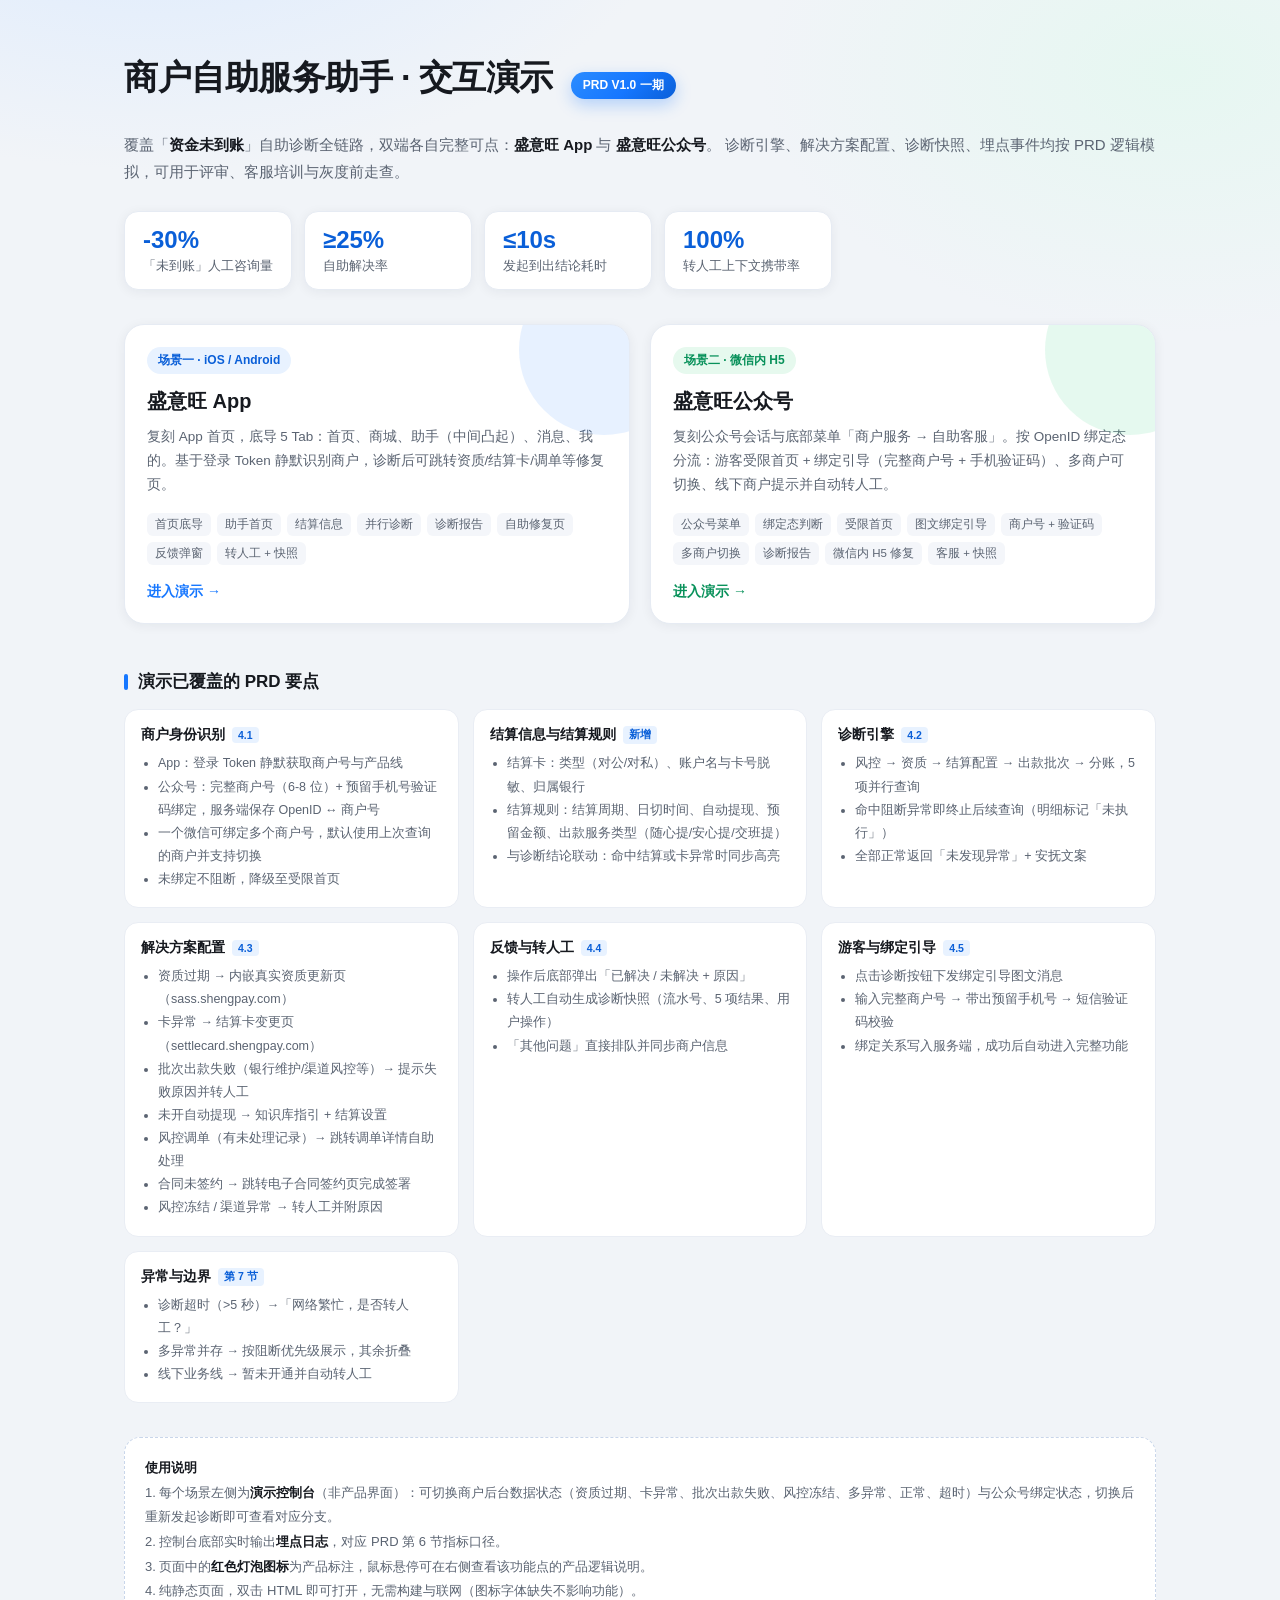
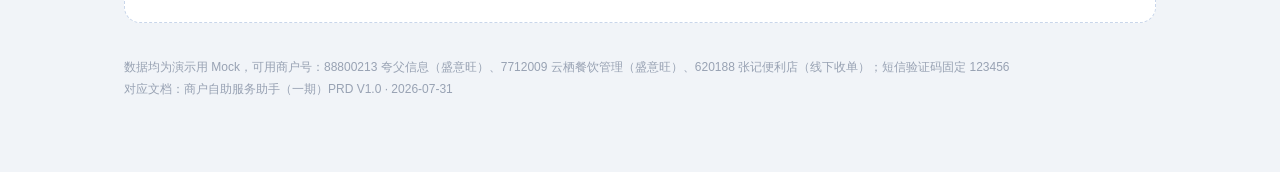
==== index.html @ 4fbb6209 "Deploy merchant self-service assistant demo for GitHub Pages. EOF" ====
<!DOCTYPE html>
<html lang="zh-CN">
<head>
<meta charset="UTF-8">
<meta name="viewport" content="width=device-width, initial-scale=1">
<title>商户自助服务助手（一期）· 交互演示</title>
<link rel="stylesheet" href="assets/css/base.css">
<style>
  .wrap { max-width: 1080px; margin: 0 auto; padding: 56px 24px 72px; }

  .hero { display: flex; align-items: flex-end; gap: 18px; flex-wrap: wrap; }
  .hero h1 { font-size: 34px; margin: 0; letter-spacing: -0.5px; line-height: 1.25; }
  .hero .ver {
    font-size: 12px; font-weight: 700; color: #fff;
    background: var(--brand-grad); border-radius: 999px; padding: 5px 12px;
    box-shadow: 0 6px 16px rgba(22, 119, 255, 0.28);
  }
  .hero p { flex: 1 1 100%; margin: 14px 0 0; color: var(--text-2); font-size: 15px; line-height: 1.8; }
  .hero p b { color: var(--text-1); }

  .kpis { display: flex; gap: 12px; flex-wrap: wrap; margin: 26px 0 34px; }
  .kpi {
    background: #fff; border: 1px solid #e6ebf3; border-radius: 14px;
    padding: 14px 18px; box-shadow: var(--shadow-card); min-width: 168px;
  }
  .kpi .k-num { font-size: 24px; font-weight: 800; font-family: var(--font-num); color: var(--brand-strong); }
  .kpi .k-txt { font-size: 12.5px; color: var(--text-2); margin-top: 4px; }

  .scenes { display: grid; grid-template-columns: repeat(auto-fit, minmax(320px, 1fr)); gap: 20px; }

  .scene {
    display: block; text-decoration: none; color: inherit;
    background: #fff; border: 1px solid #e6ebf3; border-radius: 20px;
    padding: 22px; box-shadow: var(--shadow-card);
    transition: transform 0.2s, box-shadow 0.2s, border-color 0.2s;
    position: relative; overflow: hidden;
  }
  .scene:hover { transform: translateY(-4px); box-shadow: 0 18px 40px rgba(16, 40, 90, 0.13); border-color: #bcd6ff; }
  .scene::after {
    content: ""; position: absolute; right: -60px; top: -60px;
    width: 170px; height: 170px; border-radius: 50%; opacity: 0.1;
  }
  .scene.app::after { background: var(--brand); }
  .scene.wx::after { background: #07c160; }

  .scene .s-badge {
    display: inline-flex; align-items: center; gap: 6px;
    font-size: 12px; font-weight: 700; border-radius: 999px; padding: 5px 11px; margin-bottom: 14px;
  }
  .scene.app .s-badge { background: var(--brand-soft); color: var(--brand-strong); }
  .scene.wx .s-badge { background: #e6f9ee; color: #08915a; }

  .scene h2 { font-size: 20px; margin: 0 0 10px; }
  .scene .s-desc { font-size: 13.5px; color: var(--text-2); line-height: 1.8; margin-bottom: 16px; }

  .flow { display: flex; flex-wrap: wrap; gap: 6px; margin-bottom: 18px; }
  .flow span {
    font-size: 11.5px; background: #f4f6fa; color: var(--text-2);
    border-radius: 6px; padding: 4px 8px;
  }

  .scene .enter { font-size: 14px; font-weight: 700; color: var(--brand); display: flex; align-items: center; gap: 6px; }
  .scene.wx .enter { color: #08915a; }

  h3.sec { font-size: 17px; margin: 46px 0 16px; display: flex; align-items: center; gap: 10px; }
  h3.sec::before { content: ""; width: 4px; height: 16px; border-radius: 2px; background: var(--brand); }

  .grid { display: grid; grid-template-columns: repeat(auto-fit, minmax(250px, 1fr)); gap: 14px; }
  .item {
    background: #fff; border: 1px solid #e9edf4; border-radius: 14px; padding: 16px;
  }
  .item h4 { font-size: 14px; margin: 0 0 8px; display: flex; align-items: center; gap: 7px; }
  .item h4 em {
    font-style: normal; font-size: 10.5px; font-weight: 700; color: var(--brand-strong);
    background: var(--brand-soft); border-radius: 4px; padding: 2px 6px;
  }
  .item ul { margin: 0; padding-left: 17px; font-size: 12.5px; color: var(--text-2); line-height: 1.85; }

  .tips {
    margin-top: 34px; background: #fff; border: 1px dashed #c9d6ea; border-radius: 16px;
    padding: 18px 20px; font-size: 13px; color: var(--text-2); line-height: 1.9;
  }
  .tips b { color: var(--text-1); }
  .foot { margin-top: 34px; font-size: 12px; color: var(--text-3); line-height: 1.8; }
</style>
</head>
<body>
<div class="wrap">
  <header class="hero">
    <h1>商户自助服务助手 · 交互演示</h1>
    <span class="ver">PRD V1.0 一期</span>
    <p>覆盖「<b>资金未到账</b>」自助诊断全链路，双端各自完整可点：<b>盛意旺 App</b> 与 <b>盛意旺公众号</b>。
      诊断引擎、解决方案配置、诊断快照、埋点事件均按 PRD 逻辑模拟，可用于评审、客服培训与灰度前走查。</p>
  </header>

  <div class="kpis">
    <div class="kpi"><div class="k-num">-30%</div><div class="k-txt">「未到账」人工咨询量</div></div>
    <div class="kpi"><div class="k-num">≥25%</div><div class="k-txt">自助解决率</div></div>
    <div class="kpi"><div class="k-num">≤10s</div><div class="k-txt">发起到出结论耗时</div></div>
    <div class="kpi"><div class="k-num">100%</div><div class="k-txt">转人工上下文携带率</div></div>
  </div>

  <div class="scenes">
    <a class="scene app" href="app.html">
      <span class="s-badge">场景一 · iOS / Android</span>
      <h2>盛意旺 App</h2>
      <div class="s-desc">复刻 App 首页，底导 5 Tab：首页、商城、助手（中间凸起）、消息、我的。基于登录 Token 静默识别商户，诊断后可跳转资质/结算卡/调单等修复页。</div>
      <div class="flow">
        <span>首页底导</span><span>助手首页</span><span>结算信息</span><span>并行诊断</span><span>诊断报告</span>
        <span>自助修复页</span><span>反馈弹窗</span><span>转人工 + 快照</span>
      </div>
      <div class="enter">进入演示 →</div>
    </a>

    <a class="scene wx" href="wechat.html">
      <span class="s-badge">场景二 · 微信内 H5</span>
      <h2>盛意旺公众号</h2>
      <div class="s-desc">复刻公众号会话与底部菜单「商户服务 → 自助客服」。按 OpenID 绑定态分流：游客受限首页 + 绑定引导（完整商户号 + 手机验证码）、多商户可切换、线下商户提示并自动转人工。</div>
      <div class="flow">
        <span>公众号菜单</span><span>绑定态判断</span><span>受限首页</span><span>图文绑定引导</span>
        <span>商户号 + 验证码</span><span>多商户切换</span><span>诊断报告</span><span>微信内 H5 修复</span><span>客服 + 快照</span>
      </div>
      <div class="enter">进入演示 →</div>
    </a>
  </div>

  <h3 class="sec">演示已覆盖的 PRD 要点</h3>
  <div class="grid">
    <div class="item">
      <h4>商户身份识别 <em>4.1</em></h4>
      <ul>
        <li>App：登录 Token 静默获取商户号与产品线</li>
        <li>公众号：完整商户号（6-8 位）+ 预留手机号验证码绑定，服务端保存 OpenID ↔ 商户号</li>
        <li>一个微信可绑定多个商户号，默认使用上次查询的商户并支持切换</li>
        <li>未绑定不阻断，降级至受限首页</li>
      </ul>
    </div>
    <div class="item">
      <h4>结算信息与结算规则 <em>新增</em></h4>
      <ul>
        <li>结算卡：类型（对公/对私）、账户名与卡号脱敏、归属银行</li>
        <li>结算规则：结算周期、日切时间、自动提现、预留金额、出款服务类型（随心提/安心提/交班提）</li>
        <li>与诊断结论联动：命中结算或卡异常时同步高亮</li>
      </ul>
    </div>
    <div class="item">
      <h4>诊断引擎 <em>4.2</em></h4>
      <ul>
        <li>风控 → 资质 → 结算配置 → 出款批次 → 分账，5 项并行查询</li>
        <li>命中阻断异常即终止后续查询（明细标记「未执行」）</li>
        <li>全部正常返回「未发现异常」+ 安抚文案</li>
      </ul>
    </div>
    <div class="item">
      <h4>解决方案配置 <em>4.3</em></h4>
      <ul>
        <li>资质过期 → 内嵌真实资质更新页（sass.shengpay.com）</li>
        <li>卡异常 → 结算卡变更页（settlecard.shengpay.com）</li>
        <li>批次出款失败（银行维护/渠道风控等）→ 提示失败原因并转人工</li>
        <li>未开自动提现 → 知识库指引 + 结算设置</li>
        <li>风控调单（有未处理记录）→ 跳转调单详情自助处理</li>
        <li>合同未签约 → 跳转电子合同签约页完成签署</li>
        <li>风控冻结 / 渠道异常 → 转人工并附原因</li>
      </ul>
    </div>
    <div class="item">
      <h4>反馈与转人工 <em>4.4</em></h4>
      <ul>
        <li>操作后底部弹出「已解决 / 未解决 + 原因」</li>
        <li>转人工自动生成诊断快照（流水号、5 项结果、用户操作）</li>
        <li>「其他问题」直接排队并同步商户信息</li>
      </ul>
    </div>
    <div class="item">
      <h4>游客与绑定引导 <em>4.5</em></h4>
      <ul>
        <li>点击诊断按钮下发绑定引导图文消息</li>
        <li>输入完整商户号 → 带出预留手机号 → 短信验证码校验</li>
        <li>绑定关系写入服务端，成功后自动进入完整功能</li>
      </ul>
    </div>
    <div class="item">
      <h4>异常与边界 <em>第 7 节</em></h4>
      <ul>
        <li>诊断超时（&gt;5 秒）→「网络繁忙，是否转人工？」</li>
        <li>多异常并存 → 按阻断优先级展示，其余折叠</li>
        <li>线下业务线 → 暂未开通并自动转人工</li>
      </ul>
    </div>
  </div>

  <div class="tips">
    <b>使用说明</b><br>
    1. 每个场景左侧为<b>演示控制台</b>（非产品界面）：可切换商户后台数据状态（资质过期、卡异常、批次出款失败、风控冻结、多异常、正常、超时）与公众号绑定状态，切换后重新发起诊断即可查看对应分支。<br>
    2. 控制台底部实时输出<b>埋点日志</b>，对应 PRD 第 6 节指标口径。<br>
    3. 页面中的<b>红色灯泡图标</b>为产品标注，鼠标悬停可在右侧查看该功能点的产品逻辑说明。<br>
    4. 纯静态页面，双击 HTML 即可打开，无需构建与联网（图标字体缺失不影响功能）。
  </div>

  <div class="foot">
    数据均为演示用 Mock，可用商户号：88800213 夸父信息（盛意旺）、7712009 云栖餐饮管理（盛意旺）、620188 张记便利店（线下收单）；短信验证码固定 123456<br>
    对应文档：商户自助服务助手（一期）PRD V1.0 · 2026-07-31
  </div>
</div>
</body>
</html>
---- assets/css/base.css ----
/* ==========================================================================
   商户自助服务助手 · 公共样式
   包含：设计变量 / 演示舞台与手机壳 / 演示控制台 / 自助助手通用组件 / 产品标注
   ========================================================================== */

:root {
  --brand: #1677ff;
  --brand-strong: #0a5fd8;
  --brand-soft: #e8f2ff;
  --brand-grad: linear-gradient(135deg, #2b8cff 0%, #1677ff 55%, #0a5fd8 100%);

  --danger: #f5222d;
  --danger-soft: #fff1f0;
  --warn: #fa8c16;
  --warn-soft: #fff7e6;
  --success: #00b578;
  --success-soft: #e8fbf3;

  --text-1: #16191f;
  --text-2: #5b6472;
  --text-3: #98a2b3;
  --line: #edeff3;
  --bg: #f4f6f9;
  --card: #ffffff;

  --r-sm: 8px;
  --r-md: 12px;
  --r-lg: 16px;
  --r-xl: 22px;

  --shadow-card: 0 2px 12px rgba(16, 30, 54, 0.06);
  --shadow-pop: 0 -6px 28px rgba(16, 30, 54, 0.16);

  --font: -apple-system, BlinkMacSystemFont, "PingFang SC", "HarmonyOS Sans SC",
    "Microsoft YaHei", "Helvetica Neue", Arial, sans-serif;
  --font-num: "SF Pro Display", -apple-system, "PingFang SC", "Segoe UI", Arial, sans-serif;
}

* { box-sizing: border-box; -webkit-tap-highlight-color: transparent; }

body {
  margin: 0;
  font-family: var(--font);
  color: var(--text-1);
  background:
    radial-gradient(900px 520px at 12% -8%, #dbeafe 0%, rgba(219, 234, 254, 0) 60%),
    radial-gradient(760px 480px at 92% 4%, #e6f7f1 0%, rgba(230, 247, 241, 0) 55%),
    #f1f4f8;
  min-height: 100vh;
  -webkit-font-smoothing: antialiased;
}

button { font-family: inherit; cursor: pointer; border: none; background: none; }
a { color: inherit; }

/* ------------------------------ 演示舞台 ------------------------------ */

.stage {
  display: flex;
  align-items: flex-start;
  justify-content: center;
  gap: 40px;
  padding: 32px 24px 64px;
  max-width: 1180px;
  margin: 0 auto;
}

.stage-main { padding-top: 4px; }

.stage-head {
  display: flex;
  align-items: center;
  gap: 12px;
  margin: 0 0 14px 4px;
}

.stage-head h1 {
  font-size: 17px;
  margin: 0;
  letter-spacing: 0.2px;
}

.stage-head .tag {
  font-size: 12px;
  color: var(--brand-strong);
  background: #dbeafe;
  border-radius: 999px;
  padding: 3px 10px;
  font-weight: 600;
}

.stage-head .back {
  font-size: 13px;
  color: var(--text-2);
  text-decoration: none;
  border: 1px solid #dfe4ec;
  background: #fff;
  border-radius: 999px;
  padding: 5px 12px;
}

.stage-head .back:hover { color: var(--brand); border-color: #bcd6ff; }

/* ------------------------------ 手机壳 ------------------------------ */

.phone {
  width: 390px;
  height: 844px;
  border-radius: 46px;
  background: #0d1117;
  padding: 10px;
  box-shadow: 0 30px 70px rgba(13, 22, 45, 0.28), 0 2px 0 #2b323d inset;
  position: relative;
  flex: 0 0 auto;
}

.phone-screen {
  position: relative;
  width: 100%;
  height: 100%;
  border-radius: 38px;
  overflow: hidden;
  background: var(--bg);
  display: flex;
  flex-direction: column;
}

/* 系统状态栏（复刻附件截图） */
.status-bar {
  height: 44px;
  flex: 0 0 44px;
  display: flex;
  align-items: center;
  justify-content: space-between;
  padding: 0 20px;
  font-size: 15px;
  font-weight: 600;
  font-family: var(--font-num);
  position: relative;
  z-index: 5;
}

.status-bar .sb-left { display: flex; align-items: center; gap: 6px; }
.status-bar .sb-right { display: flex; align-items: center; gap: 5px; }

.status-bar svg { display: block; }

.sb-battery {
  display: inline-flex;
  align-items: center;
  gap: 2px;
  background: #34c759;
  color: #fff;
  border-radius: 5px;
  padding: 1px 4px;
  font-size: 11px;
  font-weight: 700;
}

.status-bar.on-blue, .status-bar.on-blue .sb-battery { color: #fff; }
.status-bar.on-light { color: #16191f; }

/* 页面层：多个视图叠放在手机屏幕内，通过 .is-active 切换 */
.view {
  position: absolute;
  inset: 0;
  display: none;
  flex-direction: column;
  background: var(--bg);
}

.view.is-active { display: flex; }

.view-body {
  flex: 1 1 auto;
  overflow-y: auto;
  overflow-x: hidden;
  -webkit-overflow-scrolling: touch;
}

.view-body::-webkit-scrollbar { width: 0; }

.slide-in { animation: slideIn 0.26s cubic-bezier(0.22, 0.61, 0.36, 1); }

@keyframes slideIn {
  from { transform: translateX(22px); opacity: 0.4; }
  to { transform: translateX(0); opacity: 1; }
}

.fade-in { animation: fadeIn 0.24s ease; }

@keyframes fadeIn {
  from { opacity: 0; transform: translateY(6px); }
  to { opacity: 1; transform: none; }
}

/* ------------------------------ 演示控制台（非产品界面） ------------------------------ */

.console {
  width: 300px;
  flex: 0 0 300px;
  background: rgba(255, 255, 255, 0.86);
  backdrop-filter: blur(6px);
  border: 1px solid #e2e8f0;
  border-radius: 18px;
  padding: 16px 16px 18px;
  box-shadow: var(--shadow-card);
  position: sticky;
  top: 24px;
}

.console-title {
  font-size: 13px;
  font-weight: 700;
  letter-spacing: 0.4px;
  color: var(--text-2);
  display: flex;
  align-items: center;
  gap: 6px;
  margin-bottom: 4px;
}

.console-title::before {
  content: "";
  width: 6px; height: 6px;
  border-radius: 50%;
  background: var(--brand);
}

.console-note {
  font-size: 11.5px;
  color: var(--text-3);
  line-height: 1.6;
  margin: 0 0 14px;
}

.console-group { margin-bottom: 16px; }

.console-group > h4 {
  font-size: 12px;
  margin: 0 0 8px;
  color: var(--text-2);
  font-weight: 700;
}

.scenario-list { display: flex; flex-direction: column; gap: 6px; }

.scenario {
  text-align: left;
  border: 1px solid #e6eaf2;
  background: #fff;
  border-radius: 10px;
  padding: 8px 10px;
  display: flex;
  gap: 8px;
  align-items: flex-start;
  transition: all 0.18s;
}

.scenario:hover { border-color: #b9d5ff; background: #f7fbff; }

.scenario.is-on {
  border-color: var(--brand);
  background: var(--brand-soft);
  box-shadow: 0 0 0 3px rgba(22, 119, 255, 0.08);
}

.scenario .dot {
  width: 8px; height: 8px;
  border-radius: 50%;
  background: #d3d9e4;
  margin-top: 5px;
  flex: 0 0 8px;
}

.scenario.is-on .dot { background: var(--brand); }
.scenario .s-name { font-size: 12.5px; font-weight: 600; }
.scenario .s-desc { font-size: 11px; color: var(--text-3); margin-top: 2px; line-height: 1.5; }

.console-merchant {
  font-size: 11.5px;
  color: var(--text-2);
  background: #f6f8fb;
  border-radius: 10px;
  padding: 9px 11px;
  line-height: 1.8;
}

.console-merchant b { color: var(--text-1); }

.track-log {
  max-height: 220px;
  overflow-y: auto;
  font-size: 11px;
  line-height: 1.6;
  color: var(--text-2);
  background: #0f172a;
  border-radius: 10px;
  padding: 10px;
  font-family: ui-monospace, SFMono-Regular, Consolas, monospace;
}

.track-log .row { color: #cbd5e1; padding: 2px 0; border-bottom: 1px dashed rgba(255,255,255,0.06); }
.track-log .row b { color: #7dd3fc; font-weight: 600; }
.track-log .row i { color: #94a3b8; font-style: normal; }
.track-log .empty { color: #64748b; }

.console-reset {
  width: 100%;
  border: 1px solid #dfe4ec;
  background: #fff;
  color: var(--text-2);
  border-radius: 10px;
  padding: 8px;
  font-size: 12px;
}

.console-reset:hover { border-color: var(--brand); color: var(--brand); }

/* ------------------------------ 助手通用组件 ------------------------------ */

.nav-bar {
  flex: 0 0 44px;
  height: 44px;
  display: flex;
  align-items: center;
  justify-content: center;
  position: relative;
  font-size: 17px;
  font-weight: 600;
}

.nav-bar .nav-left,
.nav-bar .nav-right {
  position: absolute;
  top: 0; bottom: 0;
  display: flex;
  align-items: center;
  gap: 14px;
  font-size: 15px;
  font-weight: 400;
}

.nav-bar .nav-left { left: 14px; }
.nav-bar .nav-right { right: 14px; }

/* 助手首页 */
.asst-hero {
  padding: 18px 18px 26px;
  background: var(--brand-grad);
  color: #fff;
  position: relative;
  overflow: hidden;
}

.asst-hero::after {
  content: "";
  position: absolute;
  right: -40px; top: -60px;
  width: 190px; height: 190px;
  border-radius: 50%;
  background: rgba(255, 255, 255, 0.12);
}

.asst-hero .greet { font-size: 21px; font-weight: 700; letter-spacing: 0.3px; flex: 1; min-width: 0; }
.asst-hero .greet small { font-weight: 500; opacity: 0.9; font-size: 13px; display: block; margin-top: 6px; }

.asst-hero .hero-top {
  display: flex;
  align-items: flex-start;
  gap: 10px;
  position: relative;
  z-index: 1;
}

.asst-hero .mch-switch-wrap {
  flex: 0 0 auto;
  display: inline-flex;
  align-items: center;
  gap: 4px;
  margin-top: 2px;
  position: relative;
  z-index: 2;
}

.asst-hero .mch-switch {
  display: inline-flex;
  align-items: center;
  gap: 3px;
  padding: 7px 12px;
  border-radius: 999px;
  background: #fff;
  color: var(--brand-strong, #1552c4);
  font-size: 12.5px;
  font-weight: 700;
  font-family: inherit;
  line-height: 1;
  box-shadow: 0 4px 14px rgba(16, 24, 40, 0.14);
  white-space: nowrap;
  cursor: pointer;
}

.asst-hero .mch-switch .ms-ico {
  font-size: 13px;
  font-weight: 700;
  margin-left: 1px;
}

.asst-hero .mch-switch-wrap .tooltip-icon {
  color: #fff;
  opacity: 0.95;
}

.asst-hero .mch-switch:active {
  transform: scale(0.96);
  background: #f3f7ff;
}

.asst-hero .id-row {
  display: flex;
  align-items: center;
  flex-wrap: wrap;
  gap: 7px;
  margin-top: 14px;
  font-size: 11.5px;
}

.asst-hero .chip {
  background: rgba(255, 255, 255, 0.2);
  border: 1px solid rgba(255, 255, 255, 0.28);
  border-radius: 999px;
  padding: 3px 9px;
  white-space: nowrap;
}

.asst-cards { padding: 0 14px; margin-top: -14px; position: relative; z-index: 2; }

.entry-card {
  width: 100%;
  text-align: left;
  background: var(--card);
  border-radius: var(--r-lg);
  padding: 16px;
  display: flex;
  align-items: center;
  gap: 14px;
  box-shadow: var(--shadow-card);
  margin-bottom: 12px;
  transition: transform 0.16s, box-shadow 0.16s;
}

.entry-card:active { transform: scale(0.985); }

.entry-card .ec-icon {
  width: 46px; height: 46px;
  border-radius: 14px;
  display: grid;
  place-items: center;
  flex: 0 0 46px;
}

.entry-card.primary .ec-icon { background: linear-gradient(135deg, #ff8a5b, #f5222d); color: #fff; }
.entry-card.secondary .ec-icon { background: #eef1f6; color: var(--text-2); }

.entry-card .ec-title { font-size: 16px; font-weight: 700; display: flex; align-items: center; gap: 6px; }
.entry-card .ec-desc { font-size: 12px; color: var(--text-3); margin-top: 4px; line-height: 1.5; }
.entry-card .ec-arrow { margin-left: auto; color: #c6cdd8; flex: 0 0 auto; }

.entry-card .hot {
  font-size: 10px;
  background: var(--danger-soft);
  color: var(--danger);
  border-radius: 4px;
  padding: 1px 5px;
  font-weight: 600;
}

/* 商户切换列表 */
.mch-list { margin-top: 14px; display: flex; flex-direction: column; gap: 8px; max-height: 300px; overflow-y: auto; }

.mch-item {
  width: 100%;
  text-align: left;
  border: 1.5px solid #e6eaf2;
  border-radius: 12px;
  padding: 12px 13px;
  background: #fff;
  display: flex;
  align-items: center;
  gap: 10px;
  transition: all 0.16s;
}

.mch-item.is-on { border-color: var(--brand); background: var(--brand-soft); }
.mch-item .mi-main { flex: 1; min-width: 0; }
.mch-item .mi-name { font-size: 14.5px; font-weight: 600; display: flex; align-items: center; gap: 7px; }
.mch-item .mi-id { display: block; font-size: 11.5px; color: var(--text-3); margin-top: 4px; font-family: var(--font-num); }
.mch-item .mi-state { font-size: 11.5px; color: var(--text-3); flex: 0 0 auto; }
.mch-item.is-on .mi-state { color: var(--brand); font-weight: 600; }

.line-tag { font-style: normal; font-size: 10.5px; border-radius: 4px; padding: 2px 6px; font-weight: 600; }
.line-tag.syw { background: var(--brand-soft); color: var(--brand-strong); }
.line-tag.offline { background: #f1f3f7; color: var(--text-2); }

/* 结算信息摘要卡（助手首页） */
.settle-card {
  margin: 2px 14px 12px;
  background: var(--card);
  border-radius: var(--r-lg);
  box-shadow: var(--shadow-card);
  padding: 14px;
  text-align: left;
  width: calc(100% - 28px);
}

.settle-card .sc-head { display: flex; align-items: center; margin-bottom: 10px; }
.settle-card .sc-title { font-size: 14px; font-weight: 700; }
.settle-card .sc-more { margin-left: auto; font-size: 12px; color: var(--brand); }
.settle-card .sc-line { display: flex; font-size: 12.5px; padding: 4px 0; }
.settle-card .sc-k { color: var(--text-3); flex: 0 0 60px; }
.settle-card .sc-v { flex: 1; color: var(--text-1); line-height: 1.6; }
.settle-card .warn-text { font-style: normal; color: var(--warn); font-weight: 600; }

/* 人工客服会话地址 */
.agent-link {
  margin: 0 14px 12px;
  background: var(--card);
  border: 1px solid #e6eaf2;
  border-radius: var(--r-lg);
  padding: 13px 14px;
}

.agent-link .al-head { display: flex; align-items: center; font-size: 13.5px; font-weight: 700; }
.agent-link .al-key {
  margin-left: auto;
  font-size: 11px;
  font-family: var(--font-num);
  color: var(--brand-strong);
  background: var(--brand-soft);
  border-radius: 5px;
  padding: 2px 7px;
}

.agent-link .al-base {
  margin: 9px 0 8px;
  font-size: 11.5px;
  line-height: 1.6;
  color: var(--text-2);
  font-family: var(--font-num);
  word-break: break-all;
  background: #f6f8fb;
  border-radius: 8px;
  padding: 8px 10px;
}

.agent-link .al-params { font-size: 11.5px; line-height: 1.9; color: var(--text-3); }
.agent-link .al-params b {
  display: inline-block;
  min-width: 62px;
  color: var(--brand-strong);
  font-family: var(--font-num);
  font-weight: 600;
  margin-right: 6px;
}

.agent-link .al-raw { margin: 8px 0 11px; }
.agent-link .al-raw summary {
  font-size: 11.5px;
  color: var(--brand);
  cursor: pointer;
  list-style: none;
  padding: 4px 0;
}
.agent-link .al-raw summary::-webkit-details-marker { display: none; }
.agent-link .al-raw summary::after { content: ' ▾'; }
.agent-link .al-raw[open] summary::after { content: ' ▴'; }

.agent-link .al-url {
  font-size: 10.5px;
  line-height: 1.6;
  color: var(--text-3);
  font-family: var(--font-num);
  word-break: break-all;
  background: #f6f8fb;
  border-radius: 8px;
  padding: 8px 10px;
  max-height: 110px;
  overflow-y: auto;
}

/* 会话开始时自动发送给客服的图文消息 */
.auto-msg { margin: 0 14px 12px; }

.auto-msg .am-head { display: flex; align-items: center; font-size: 13px; font-weight: 700; margin-bottom: 8px; }
.auto-msg .am-tag {
  margin-left: auto;
  font-size: 11px;
  color: var(--warn);
  background: var(--warn-soft);
  border-radius: 5px;
  padding: 2px 7px;
}

.auto-msg .am-card {
  background: var(--card);
  border: 1px solid #dbe6fb;
  border-left: 3px solid var(--brand);
  border-radius: 12px;
  padding: 13px 14px;
}

.auto-msg .am-title { font-size: 13.5px; font-weight: 700; line-height: 1.5; }
.auto-msg .am-desc { font-size: 12px; color: var(--text-2); line-height: 1.65; margin-top: 6px; }
.auto-msg .am-url {
  font-size: 11px;
  font-family: var(--font-num);
  color: var(--brand);
  word-break: break-all;
  line-height: 1.6;
  margin: 9px 0 10px;
}

.auto-msg .am-btns { display: flex; gap: 8px; }
.auto-msg .am-btns .btn { flex: 1; font-size: 12.5px; padding: 9px 0; }
.auto-msg .am-foot { font-size: 11px; color: var(--text-3); margin-top: 8px; line-height: 1.7; }

.alert-bar {
  margin: 12px 14px 0;
  border-radius: var(--r-md);
  padding: 10px 13px;
  font-size: 12.5px;
  line-height: 1.65;
}

.alert-bar.bad { background: var(--danger-soft); color: #a8071a; }
.alert-bar.warn { background: var(--warn-soft); color: #a75d00; }

.form-row .f-tag.warn { background: var(--warn-soft); color: var(--warn); }

.faq-block { padding: 6px 14px 24px; }

.faq-block h3 {
  font-size: 14px;
  margin: 10px 4px 10px;
  display: flex;
  align-items: center;
}

.faq-list { background: var(--card); border-radius: var(--r-lg); box-shadow: var(--shadow-card); overflow: hidden; }

.faq-item {
  width: 100%;
  text-align: left;
  padding: 13px 14px;
  font-size: 13.5px;
  color: var(--text-1);
  border-bottom: 1px solid var(--line);
  display: flex;
  align-items: center;
  gap: 8px;
  background: #fff;
}

.faq-item:last-child { border-bottom: none; }
.faq-item .q-badge { color: var(--brand); font-size: 12px; font-weight: 700; }
.faq-item .ec-arrow { margin-left: auto; color: #c6cdd8; }

.asst-foot {
  text-align: center;
  font-size: 11px;
  color: var(--text-3);
  padding: 4px 20px 22px;
  line-height: 1.7;
}

/* 诊断中 */
.diagnosing {
  padding: 40px 22px 24px;
  text-align: center;
}

.radar {
  width: 116px; height: 116px;
  margin: 8px auto 0;
  position: relative;
  display: grid;
  place-items: center;
}

.radar span {
  position: absolute;
  inset: 0;
  border-radius: 50%;
  border: 2px solid rgba(22, 119, 255, 0.35);
  animation: radar 1.8s ease-out infinite;
}

.radar span:nth-child(2) { animation-delay: 0.6s; }
.radar span:nth-child(3) { animation-delay: 1.2s; }

@keyframes radar {
  0% { transform: scale(0.42); opacity: 0.9; }
  100% { transform: scale(1); opacity: 0; }
}

.radar .core {
  width: 52px; height: 52px;
  border-radius: 50%;
  background: var(--brand-grad);
  color: #fff;
  display: grid;
  place-items: center;
  box-shadow: 0 6px 18px rgba(22, 119, 255, 0.4);
  z-index: 2;
}

.diagnosing .d-title { font-size: 17px; font-weight: 700; margin-top: 22px; }
.diagnosing .d-sub { font-size: 12.5px; color: var(--text-3); margin-top: 8px; }

.progress {
  height: 4px;
  background: #e6eaf2;
  border-radius: 99px;
  overflow: hidden;
  margin: 18px 30px 24px;
}

.progress i {
  display: block;
  height: 100%;
  width: 0;
  background: var(--brand-grad);
  border-radius: 99px;
  transition: width 0.4s ease;
}

.step-list {
  background: var(--card);
  border-radius: var(--r-lg);
  box-shadow: var(--shadow-card);
  padding: 4px 14px;
  text-align: left;
}

.step {
  display: flex;
  align-items: center;
  gap: 10px;
  padding: 11px 0;
  border-bottom: 1px solid var(--line);
  font-size: 13px;
}

.step:last-child { border-bottom: none; }

.step .st-icon {
  width: 18px; height: 18px;
  border-radius: 50%;
  flex: 0 0 18px;
  display: grid;
  place-items: center;
  font-size: 11px;
  background: #eef1f6;
  color: var(--text-3);
}

.step.running .st-icon { background: var(--brand-soft); color: var(--brand); animation: spin 0.9s linear infinite; }
.step.done .st-icon { background: var(--success-soft); color: var(--success); }
.step.resolved .st-icon { background: var(--brand-soft); color: var(--brand); }
.step.bad .st-icon { background: var(--danger-soft); color: var(--danger); }
.step.skip .st-icon { background: #f3f4f6; color: #b7bfcc; }

@keyframes spin { to { transform: rotate(360deg); } }

.step .st-name { font-weight: 500; }
.step .st-source { font-size: 11px; color: var(--text-3); margin-top: 2px; }
.step .st-state { margin-left: auto; font-size: 11.5px; color: var(--text-3); flex: 0 0 auto; }
.step.done .st-state { color: var(--success); }
.step.resolved .st-state { color: var(--brand); font-weight: 600; }
.step.bad .st-state { color: var(--danger); font-weight: 600; }

.rediag-box {
  margin: 12px 0 8px;
  padding: 12px;
  border-radius: 10px;
  background: #f7f8fa;
  border: 1px dashed #dce1e8;
}

.rediag-box.is-ready {
  background: rgba(0, 148, 255, 0.06);
  border-color: rgba(0, 148, 255, 0.35);
}

.rediag-text {
  font-size: 12px;
  color: var(--text-2);
  line-height: 1.65;
  margin-bottom: 10px;
}

.rediag-btn { font-size: 14px !important; padding: 11px !important; }
.rediag-btn:disabled {
  opacity: 0.55;
  cursor: not-allowed;
  transform: none !important;
}

/* 诊断结果 */
.result { padding: 24px 16px 30px; }

.result-head { text-align: center; padding: 6px 8px 18px; }

.result-icon {
  width: 62px; height: 62px;
  border-radius: 50%;
  margin: 0 auto 14px;
  display: grid;
  place-items: center;
  font-size: 30px;
  color: #fff;
  animation: pop 0.4s cubic-bezier(0.34, 1.56, 0.64, 1);
}

@keyframes pop {
  from { transform: scale(0.5); opacity: 0; }
  to { transform: scale(1); opacity: 1; }
}

.result-icon.bad { background: linear-gradient(135deg, #ff7875, #f5222d); box-shadow: 0 8px 20px rgba(245, 34, 45, 0.28); }
.result-icon.ok { background: linear-gradient(135deg, #4ddba4, #00b578); box-shadow: 0 8px 20px rgba(0, 181, 120, 0.26); }

.result-head h2 { font-size: 18px; margin: 0 0 8px; line-height: 1.45; }
.result-head p { font-size: 13px; color: var(--text-2); margin: 0; line-height: 1.7; }

.res-card {
  background: var(--card);
  border-radius: var(--r-lg);
  box-shadow: var(--shadow-card);
  padding: 14px;
  margin-bottom: 12px;
}

.res-card .rc-label {
  font-size: 12px;
  font-weight: 700;
  color: var(--text-2);
  display: flex;
  align-items: center;
  gap: 6px;
  margin-bottom: 8px;
}

.res-card .rc-label .bar { width: 3px; height: 12px; border-radius: 2px; background: var(--danger); }
.res-card .rc-text { font-size: 13px; color: var(--text-1); line-height: 1.75; }

.kv { display: flex; font-size: 12.5px; padding: 5px 0; }
.kv .k { color: var(--text-3); flex: 0 0 86px; }
.kv .v { color: var(--text-1); flex: 1; word-break: break-all; }

.btn {
  width: 100%;
  border-radius: 12px;
  padding: 13px;
  font-size: 15px;
  font-weight: 600;
  display: flex;
  align-items: center;
  justify-content: center;
  gap: 6px;
  transition: transform 0.14s, opacity 0.14s;
}

.btn:active { transform: scale(0.985); opacity: 0.92; }
.btn-primary { background: var(--brand-grad); color: #fff; box-shadow: 0 6px 16px rgba(22, 119, 255, 0.28); }
.btn-ghost { background: #fff; color: var(--text-2); border: 1px solid #e3e8f0; }
.btn-danger { background: var(--danger); color: #fff; }
.btn-green { background: var(--success); color: #fff; }
.btn-row { display: flex; flex-direction: column; gap: 10px; margin-top: 16px; }

.collapse { margin-top: 16px; background: var(--card); border-radius: var(--r-lg); box-shadow: var(--shadow-card); overflow: hidden; }

.collapse > summary {
  list-style: none;
  padding: 13px 14px;
  font-size: 13px;
  font-weight: 600;
  color: var(--text-2);
  display: flex;
  align-items: center;
  gap: 8px;
  cursor: pointer;
}

.collapse > summary::-webkit-details-marker { display: none; }
.collapse > summary .caret { margin-left: auto; transition: transform 0.2s; color: #c6cdd8; }
.collapse[open] > summary .caret { transform: rotate(180deg); }
.collapse .cp-body { padding: 0 14px 8px; border-top: 1px solid var(--line); }

.other-tip {
  font-size: 12px;
  color: var(--warn);
  background: var(--warn-soft);
  border-radius: 8px;
  padding: 8px 10px;
  margin: 12px 0 4px;
  line-height: 1.6;
}

.trace-foot {
  font-size: 11px;
  color: var(--text-3);
  text-align: center;
  margin-top: 16px;
  line-height: 1.8;
}

/* 遮罩 / 底部弹层 */
.mask {
  position: absolute;
  inset: 0;
  background: rgba(9, 14, 26, 0.45);
  z-index: 40;
  display: none;
  align-items: flex-end;
  animation: fadeIn 0.2s ease;
}

.mask.is-active { display: flex; }
.mask.center { align-items: center; justify-content: center; }

.sheet {
  width: 100%;
  background: #fff;
  border-radius: 20px 20px 0 0;
  padding: 20px 18px 22px;
  box-shadow: var(--shadow-pop);
  animation: sheetUp 0.28s cubic-bezier(0.22, 0.61, 0.36, 1);
}

@keyframes sheetUp { from { transform: translateY(100%); } to { transform: none; } }

.sheet-head {
  display: flex;
  align-items: flex-start;
  margin-bottom: 4px;
}

.sheet-head h3 { font-size: 16px; margin: 0 0 6px; }
.sheet-head p { font-size: 12.5px; color: var(--text-3); margin: 0; line-height: 1.6; }
.sheet-close { margin-left: auto; color: #c6cdd8; font-size: 18px; padding: 0 2px; }

.fb-options { display: flex; gap: 10px; margin-top: 16px; }

.fb-opt {
  flex: 1;
  border: 1.5px solid #e3e8f0;
  border-radius: 12px;
  padding: 14px 8px;
  text-align: center;
  font-size: 14px;
  font-weight: 600;
  color: var(--text-2);
  transition: all 0.16s;
}

.fb-opt.solved.is-on { border-color: var(--success); background: var(--success-soft); color: var(--success); }
.fb-opt.unsolved.is-on { border-color: var(--warn); background: var(--warn-soft); color: var(--warn); }
.fb-opt .em { display: block; font-size: 20px; margin-bottom: 6px; }

.fb-reason { margin-top: 14px; display: none; }
.fb-reason.is-show { display: block; }
.fb-reason .r-label { font-size: 12px; color: var(--text-3); margin-bottom: 8px; }
.fb-chips { display: flex; flex-wrap: wrap; gap: 8px; }

.fb-chip {
  font-size: 12px;
  border: 1px solid #e3e8f0;
  border-radius: 999px;
  padding: 6px 11px;
  color: var(--text-2);
  background: #fff;
}

.fb-chip.is-on { border-color: var(--brand); color: var(--brand); background: var(--brand-soft); }

.dialog {
  width: 290px;
  background: #fff;
  border-radius: 16px;
  padding: 22px 18px 14px;
  text-align: center;
  animation: pop 0.24s cubic-bezier(0.34, 1.56, 0.64, 1);
}

.dialog h3 { font-size: 16px; margin: 0 0 10px; }
.dialog p { font-size: 13px; color: var(--text-2); margin: 0; line-height: 1.7; }
.dialog .dlg-btns { display: flex; margin: 18px -18px -14px; border-top: 1px solid var(--line); }

.dialog .dlg-btns button {
  flex: 1;
  padding: 13px;
  font-size: 15px;
  color: var(--text-2);
}

.dialog .dlg-btns button + button { border-left: 1px solid var(--line); color: var(--brand); font-weight: 600; }

.toast {
  position: absolute;
  left: 50%;
  top: 46%;
  transform: translate(-50%, -50%);
  background: rgba(20, 26, 38, 0.86);
  color: #fff;
  font-size: 13px;
  border-radius: 10px;
  padding: 11px 16px;
  z-index: 60;
  max-width: 78%;
  text-align: center;
  line-height: 1.6;
  display: none;
}

.toast.is-active { display: block; animation: fadeIn 0.2s ease; }

/* 人工客服 / 诊断快照 */
.agent-view { background: #f0f2f5; }

.sys-tip {
  text-align: center;
  font-size: 11.5px;
  color: var(--text-3);
  margin: 14px auto 12px;
  background: rgba(0, 0, 0, 0.04);
  border-radius: 6px;
  padding: 5px 10px;
  max-width: 84%;
  line-height: 1.6;
}

.queue-card {
  background: #fff;
  border-radius: var(--r-lg);
  margin: 0 14px 12px;
  padding: 16px;
  box-shadow: var(--shadow-card);
  text-align: center;
}

.queue-card .q-num { font-size: 30px; font-weight: 800; color: var(--brand); font-family: var(--font-num); }
.queue-card .q-txt { font-size: 12.5px; color: var(--text-2); margin-top: 6px; line-height: 1.6; }

.snapshot {
  margin: 0 14px 14px;
  background: #fff;
  border-radius: var(--r-lg);
  box-shadow: var(--shadow-card);
  overflow: hidden;
}

.snapshot .sn-head {
  background: #f7f9fc;
  padding: 11px 14px;
  font-size: 12.5px;
  font-weight: 700;
  color: var(--text-2);
  display: flex;
  align-items: center;
  gap: 7px;
  border-bottom: 1px solid var(--line);
}

.snapshot .sn-head .badge {
  margin-left: auto;
  font-size: 10px;
  font-weight: 600;
  color: var(--success);
  background: var(--success-soft);
  border-radius: 4px;
  padding: 2px 6px;
}

.snapshot .sn-body { padding: 10px 14px 14px; }
.snapshot .sn-nodes { margin-top: 8px; border-top: 1px dashed var(--line); padding-top: 8px; }

.sn-node { display: flex; font-size: 12.5px; padding: 4px 0; align-items: flex-start; gap: 8px; }
.sn-node .n-name { color: var(--text-3); flex: 0 0 82px; }
.sn-node .n-val { flex: 1; line-height: 1.6; }
.sn-node .n-val.bad { color: var(--danger); }
.sn-node .n-val.ok { color: var(--text-1); }
.sn-node .n-val.skip { color: var(--text-3); }

.chat-input {
  flex: 0 0 auto;
  background: #f7f7f7;
  border-top: 1px solid #e5e7eb;
  padding: 9px 12px 20px;
  display: flex;
  align-items: center;
  gap: 10px;
}

.chat-input .fake-input {
  flex: 1;
  background: #fff;
  border-radius: 8px;
  padding: 9px 12px;
  font-size: 13px;
  color: var(--text-3);
}

.bubble {
  max-width: 76%;
  background: #fff;
  border-radius: 12px;
  padding: 10px 13px;
  font-size: 13.5px;
  line-height: 1.65;
  box-shadow: 0 1px 4px rgba(16, 30, 54, 0.06);
  margin: 0 14px 12px;
  position: relative;
}

.bubble.me { background: #95ec69; margin-left: auto; }
.chat-row { display: flex; align-items: flex-start; gap: 8px; padding: 0 12px 12px; }
.chat-row .avatar { width: 34px; height: 34px; border-radius: 6px; flex: 0 0 34px; display: grid; place-items: center; color: #fff; font-size: 12px; background: var(--brand); }
.chat-row .bubble { margin: 0; }

/* WebView（App 内 / 微信内打开的功能页） */
.webview-bar {
  flex: 0 0 auto;
  background: #f7f7f7;
  border-bottom: 1px solid #e6e8eb;
  padding: 0 12px;
  height: 44px;
  display: flex;
  align-items: center;
  gap: 10px;
  font-size: 15px;
  font-weight: 600;
}

.webview-bar .wv-url {
  font-size: 10.5px;
  color: var(--text-3);
  font-weight: 400;
  display: block;
  margin-top: 1px;
  white-space: nowrap;
  overflow: hidden;
  text-overflow: ellipsis;
  max-width: 240px;
}

.webview-bar .wv-title { text-align: center; flex: 1; line-height: 1.15; }
.webview-bar .wv-lock { color: var(--text-3); font-size: 12px; }

.view-body.wv-embed {
  display: flex;
  flex-direction: column;
  padding: 0;
  background: #f5f6f8;
  overflow: hidden;
}

.wv-frame {
  flex: 1;
  width: 100%;
  border: 0;
  background: #fff;
  min-height: 0;
}

.wv-actions {
  flex: 0 0 auto;
  display: flex;
  gap: 8px;
  padding: 10px 12px calc(10px + env(safe-area-inset-bottom, 0px));
  background: #fff;
  border-top: 1px solid var(--line);
  box-shadow: 0 -4px 16px rgba(16, 24, 40, 0.04);
}

.wv-actions .btn { flex: 1; font-size: 13px; padding: 11px 0; }

.form-card {
  background: #fff;
  border-radius: var(--r-lg);
  margin: 12px 14px;
  box-shadow: var(--shadow-card);
  overflow: hidden;
}

.form-card h3 { font-size: 14px; margin: 0; padding: 14px 14px 10px; }
.form-row { display: flex; align-items: center; padding: 12px 14px; border-top: 1px solid var(--line); font-size: 13.5px; gap: 12px; }
.form-row .f-label { flex: 0 0 96px; color: var(--text-2); }
.form-row .f-value { flex: 1; color: var(--text-1); }
.form-row input, .form-row select {
  flex: 1;
  border: none;
  outline: none;
  font-size: 13.5px;
  font-family: inherit;
  color: var(--text-1);
  background: transparent;
  text-align: right;
  min-width: 0;
}
.form-row .f-tag { font-size: 11px; border-radius: 4px; padding: 2px 6px; }
.form-row .f-tag.bad { background: var(--danger-soft); color: var(--danger); }
.form-row .f-tag.ok { background: var(--success-soft); color: var(--success); }

.switch {
  width: 46px; height: 27px;
  border-radius: 99px;
  background: #dfe3ea;
  position: relative;
  transition: background 0.2s;
  flex: 0 0 46px;
}

.switch::after {
  content: "";
  position: absolute;
  top: 2.5px; left: 2.5px;
  width: 22px; height: 22px;
  border-radius: 50%;
  background: #fff;
  box-shadow: 0 1px 4px rgba(0, 0, 0, 0.2);
  transition: transform 0.2s;
}

.switch.is-on { background: var(--success); }
.switch.is-on::after { transform: translateX(19px); }

.page-actions { padding: 6px 14px 28px; }

/* ------------------------------ 小程序顶栏（公众号跳转） ------------------------------ */

.mp-nav {
  flex: 0 0 auto;
  height: 44px;
  display: flex;
  align-items: center;
  justify-content: center;
  position: relative;
  background: #fff;
  border-bottom: 1px solid #f0f0f0;
  padding: 0 96px 0 48px;
}

.mp-nav .mp-back {
  position: absolute;
  left: 8px;
  top: 0; bottom: 0;
  width: 40px;
  font-size: 28px;
  color: #111;
  display: inline-flex;
  align-items: center;
  justify-content: center;
  line-height: 1;
}

.mp-nav .mp-title {
  font-size: 17px;
  font-weight: 600;
  color: #111;
}

.mp-nav .mp-capsule {
  position: absolute;
  right: 10px;
  top: 50%;
  transform: translateY(-50%);
  width: 78px;
  height: 30px;
  border: 1px solid rgba(0, 0, 0, 0.12);
  border-radius: 16px;
  display: flex;
  align-items: center;
  background: rgba(255, 255, 255, 0.72);
  overflow: hidden;
}

.mp-nav .mp-capsule i {
  flex: 1;
  height: 100%;
  position: relative;
  font-style: normal;
}

.mp-nav .mp-capsule i + i { border-left: 1px solid rgba(0, 0, 0, 0.12); }

.mp-nav .mp-capsule .mp-dots::before {
  content: "";
  position: absolute;
  left: calc(50% - 10px);
  top: 50%;
  width: 3.5px; height: 3.5px;
  margin-top: -1.75px;
  border-radius: 50%;
  background: #111;
  box-shadow: 7px 0 0 #111, 14px 0 0 #111;
}

.mp-nav .mp-capsule .mp-close::before {
  content: "";
  position: absolute;
  left: 50%; top: 50%;
  width: 14px; height: 14px;
  margin: -7px 0 0 -7px;
  border: 1.6px solid #111;
  border-radius: 50%;
  box-sizing: border-box;
}

/* ------------------------------ 调单详情（对齐小程序截图） ------------------------------ */

.ro-page {
  --ro-blue: #0094FF;
  background: #f5f6f8;
  padding: 12px 12px 20px;
}

.ro-page.has-ro-foot { padding-bottom: 88px; }

.ro-channel-tag {
  display: inline-flex;
  align-items: center;
  font-size: 10.5px;
  color: #0094FF;
  background: rgba(0, 148, 255, 0.08);
  border-radius: 4px;
  padding: 2px 8px;
  margin-bottom: 10px;
}

.ro-summary {
  background: #fff;
  border-radius: 10px;
  padding: 14px 14px 12px;
  box-shadow: 0 1px 4px rgba(16, 24, 40, 0.04);
}

.ro-sum-head {
  display: flex;
  align-items: flex-start;
  gap: 8px;
  margin-bottom: 10px;
}

.ro-event {
  flex: 1;
  font-size: 15px;
  font-weight: 600;
  color: #1a1a1a;
  line-height: 1.4;
  display: flex;
  flex-wrap: wrap;
  align-items: center;
  gap: 2px;
}

.ro-status {
  flex: 0 0 auto;
  font-size: 14px;
  color: #ff8f1f;
  font-weight: 500;
  padding-top: 1px;
}

.ro-sum-row {
  font-size: 13px;
  color: #666;
  line-height: 1.85;
}

.ro-sum-row .ro-danger { color: #f5222d; font-style: normal; font-weight: 600; }
.ro-sum-row .ro-ok { color: #00b578; font-style: normal; font-weight: 600; }

.ro-tabs {
  display: flex;
  justify-content: center;
  gap: 48px;
  margin: 14px 0 12px;
}

.ro-tab {
  position: relative;
  font-size: 15px;
  color: #666;
  padding: 6px 2px 10px;
  background: none;
  border: 0;
}

.ro-tab.is-on {
  color: var(--ro-blue, #0094FF);
  font-weight: 600;
}

.ro-tab.is-on::after {
  content: "";
  position: absolute;
  left: 50%;
  bottom: 0;
  transform: translateX(-50%);
  width: 28px;
  height: 3px;
  border-radius: 2px;
  background: var(--ro-blue, #0094FF);
}

.ro-card {
  background: #fff;
  border-radius: 10px;
  padding: 14px;
  box-shadow: 0 1px 4px rgba(16, 24, 40, 0.04);
}

.ro-feedback { padding: 16px 14px 14px; }

.ro-fb-head {
  display: flex;
  align-items: center;
  gap: 8px;
  margin-bottom: 12px;
}

.ro-dot {
  width: 8px; height: 8px;
  border-radius: 50%;
  background: var(--ro-blue, #0094FF);
  flex: 0 0 8px;
}

.ro-fb-title {
  font-size: 15px;
  font-weight: 600;
  color: #1a1a1a;
}

.ro-fb-role {
  margin-left: auto;
  font-size: 12px;
  color: #999;
}

.ro-req {
  margin: 0;
  padding: 0 0 0 2px;
  list-style: none;
}

.ro-req li {
  font-size: 13.5px;
  color: #333;
  line-height: 1.75;
  display: flex;
  gap: 4px;
}

.ro-req .ro-num { color: #333; flex: 0 0 auto; }

.ro-fb-time {
  margin-top: 14px;
  font-size: 12px;
  color: #999;
}

.ro-orders { padding: 0 14px; }
.ro-empty { text-align: center; color: #999; font-size: 13px; padding: 28px 14px; }

.ro-order {
  display: flex;
  align-items: flex-start;
  gap: 10px;
  padding: 14px 0;
  border-bottom: 1px solid #f0f0f0;
}

.ro-order:last-child { border-bottom: 0; }

.ro-pay {
  width: 36px; height: 36px;
  border-radius: 50%;
  display: grid;
  place-items: center;
  color: #fff;
  font-size: 13px;
  font-weight: 600;
  flex: 0 0 36px;
  margin-top: 2px;
}

.ro-pay.ali { background: #1677ff; }
.ro-pay.wx { background: #07c160; }

.ro-od-main { flex: 1; min-width: 0; }
.ro-od-no { font-size: 13.5px; color: #1a1a1a; word-break: break-all; }
.ro-od-sub { font-size: 12.5px; color: #666; margin-top: 3px; }
.ro-od-time { font-size: 12px; color: #999; margin-top: 3px; }

.ro-od-right { text-align: right; flex: 0 0 auto; padding-left: 8px; }
.ro-od-amt { font-size: 16px; font-weight: 600; color: #1a1a1a; font-family: var(--font-num); }
.ro-od-st { font-size: 12px; color: #00b578; margin-top: 4px; }

.ro-foot {
  position: absolute;
  left: 0; right: 0; bottom: 0;
  padding: 10px 16px calc(10px + env(safe-area-inset-bottom, 12px));
  background: #fff;
  border-top: 1px solid #f0f0f0;
  z-index: 4;
}

.ro-cta {
  width: 100%;
  background: #0094FF !important;
  border-radius: 8px !important;
  box-shadow: 0 6px 14px rgba(0, 148, 255, 0.28) !important;
  font-size: 16px !important;
  padding: 13px 0 !important;
}

.view[data-view="asst-page"].is-active {
  display: flex;
  flex-direction: column;
  background: #f5f6f8;
}

.ro-upload-card { margin-bottom: 12px; }

.ro-field-title {
  font-size: 15px;
  font-weight: 600;
  color: #1a1a1a;
  margin-bottom: 8px;
}

.ro-field-title em {
  color: #f5222d;
  font-style: normal;
  margin-left: 2px;
}

.ro-hint {
  font-size: 12px;
  color: #999;
  line-height: 1.55;
  margin: 0 0 14px;
}

.ro-add-file {
  width: 88px;
  height: 88px;
  border: 1px dashed #d0d3d9;
  border-radius: 8px;
  background: #fafbfc;
  color: #999;
  display: flex;
  flex-direction: column;
  align-items: center;
  justify-content: center;
  gap: 6px;
  font-size: 12px;
}

.ro-add-file:active { background: #f3f4f6; }

.ro-upload-count {
  margin-top: 10px;
  font-size: 12px;
  color: #999;
}

.ro-textarea-wrap {
  position: relative;
  background: #f7f8fa;
  border-radius: 8px;
  padding: 12px 12px 28px;
}

.ro-textarea-wrap textarea {
  width: 100%;
  min-height: 120px;
  border: 0;
  outline: none;
  resize: none;
  background: transparent;
  font-size: 14px;
  font-family: inherit;
  color: #1a1a1a;
  line-height: 1.6;
}

.ro-textarea-wrap textarea::placeholder { color: #bbb; }

.ro-counter {
  position: absolute;
  right: 12px;
  bottom: 8px;
  font-size: 12px;
  color: #bbb;
}

.guide-card { background: #fff; border-radius: var(--r-lg); margin: 12px 14px; padding: 16px; box-shadow: var(--shadow-card); }
.guide-card h3 { font-size: 15px; margin: 0 0 4px; }
.guide-card .g-from { font-size: 11px; color: var(--text-3); margin-bottom: 12px; }
.guide-steps { counter-reset: gs; padding: 0; margin: 0; list-style: none; }
.guide-steps li {
  counter-increment: gs;
  position: relative;
  padding: 0 0 14px 30px;
  font-size: 13px;
  line-height: 1.7;
  color: var(--text-1);
  border-left: 1px dashed #dfe4ec;
  margin-left: 9px;
}
.guide-steps li:last-child { border-left-color: transparent; padding-bottom: 0; }
.guide-steps li::before {
  content: counter(gs);
  position: absolute;
  left: -9px; top: 1px;
  width: 18px; height: 18px;
  border-radius: 50%;
  background: var(--brand-soft);
  color: var(--brand);
  font-size: 11px;
  font-weight: 700;
  display: grid;
  place-items: center;
}

.notice {
  margin: 12px 14px;
  background: var(--brand-soft);
  border-radius: var(--r-md);
  padding: 11px 13px;
  font-size: 12px;
  color: var(--brand-strong);
  line-height: 1.7;
}

/* ------------------------------ 产品标注（见 项目规范文档.md） ------------------------------ */

.tooltip-icon {
  display: inline-flex;
  align-items: center;
  justify-content: center;
  margin-left: 8px;
  cursor: help;
  width: 26px;
  height: 26px;
  vertical-align: middle;
  position: relative;
  background-color: #e74c3c;
  border-radius: 50%;
  animation: pulse 1.5s infinite;
  border: 2px solid #c0392b;
  transform: scale(0.8);
  transition: transform 0.3s;
  z-index: 2;
  flex: 0 0 auto;
}

.tooltip-icon:hover { transform: scale(1); }

@keyframes pulse {
  0% { box-shadow: 0 0 0 0 rgba(231, 76, 60, 0.8); }
  50% { box-shadow: 0 0 0 12px rgba(231, 76, 60, 0); }
  100% { box-shadow: 0 0 0 0 rgba(231, 76, 60, 0); }
}

.tooltip-icon i { color: #fff; font-size: 0.95rem; animation: blink 2s infinite; }

@keyframes blink {
  0%, 100% { opacity: 1; }
  50% { opacity: 0.5; }
}

.product-tip {
  position: fixed;
  top: var(--tooltip-top);
  right: -380px;
  width: 350px;
  opacity: 0;
  visibility: hidden;
  transition: all 0.3s ease-in-out;
  z-index: 1000;
  pointer-events: none;
}

.tooltip-icon:hover + .product-tip {
  opacity: 1;
  visibility: visible;
  right: 10px;
}

.product-tip-content {
  background-color: #f8d7da;
  color: #721c24;
  border-radius: 8px;
  padding: 14px 18px;
  font-size: 0.9rem;
  box-shadow: 0 6px 20px rgba(0, 0, 0, 0.2);
  border-left: 8px solid #e74c3c;
  line-height: 1.65;
  position: relative;
  font-weight: 500;
}

@media (max-width: 1080px) {
  .stage { flex-direction: column; align-items: center; }
  .console { position: static; width: 390px; flex: 0 0 auto; }
}
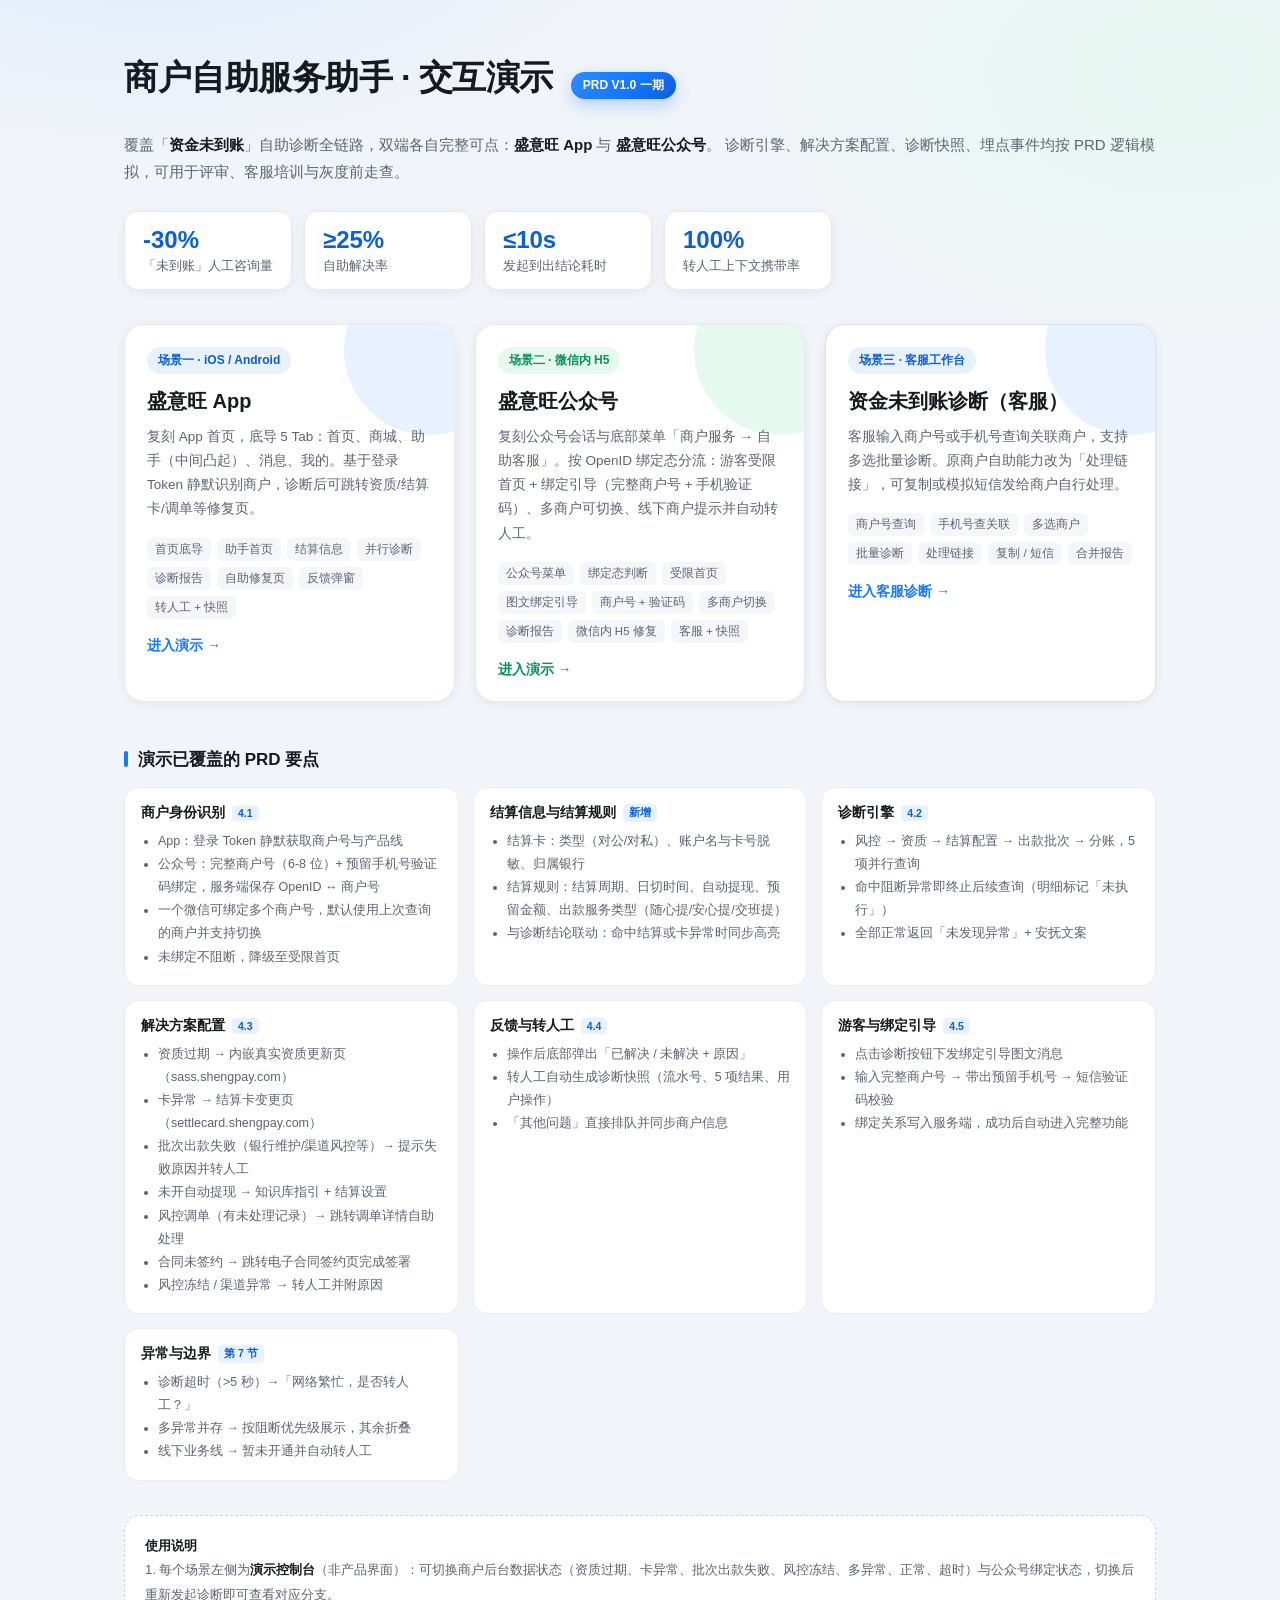
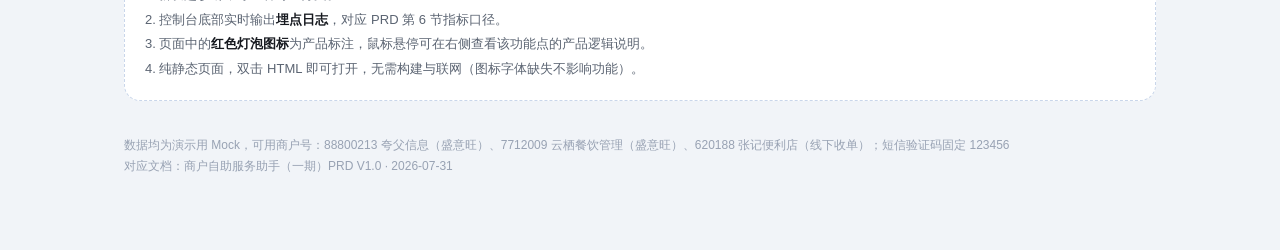
==== commit 7ff6e031: "Update merchant self-service demo: multi-merchant diagnosis, CS workbench, settlement settings and c" ====
--- a/index.html
+++ b/index.html
@@ -26,7 +26,7 @@
   .kpi .k-num { font-size: 24px; font-weight: 800; font-family: var(--font-num); color: var(--brand-strong); }
   .kpi .k-txt { font-size: 12.5px; color: var(--text-2); margin-top: 4px; }
 
-  .scenes { display: grid; grid-template-columns: repeat(auto-fit, minmax(320px, 1fr)); gap: 20px; }
+  .scenes { display: grid; grid-template-columns: repeat(auto-fit, minmax(300px, 1fr)); gap: 20px; }
 
   .scene {
     display: block; text-decoration: none; color: inherit;
@@ -122,6 +122,17 @@
       </div>
       <div class="enter">进入演示 →</div>
     </a>
+
+    <a class="scene app" href="cs-diagnose.html" style="border-color:#d6e0f5">
+      <span class="s-badge">场景三 · 客服工作台</span>
+      <h2>资金未到账诊断（客服）</h2>
+      <div class="s-desc">客服输入商户号或手机号查询关联商户，支持多选批量诊断。原商户自助能力改为「处理链接」，可复制或模拟短信发给商户自行处理。</div>
+      <div class="flow">
+        <span>商户号查询</span><span>手机号查关联</span><span>多选商户</span><span>批量诊断</span>
+        <span>处理链接</span><span>复制 / 短信</span><span>合并报告</span>
+      </div>
+      <div class="enter">进入客服诊断 →</div>
+    </a>
   </div>
 
   <h3 class="sec">演示已覆盖的 PRD 要点</h3>
--- a/assets/css/base.css
+++ b/assets/css/base.css
@@ -906,6 +906,206 @@
   margin: 12px 0 4px;
   line-height: 1.6;
 }
+
+/* 多商户诊断 / 异常置顶卡片 */
+.multi-banner {
+  font-size: 12.5px;
+  color: #0a5fd8;
+  background: var(--brand-soft);
+  border-radius: 10px;
+  padding: 10px 12px;
+  margin-bottom: 14px;
+  line-height: 1.7;
+}
+
+.mch-sec { margin-bottom: 14px; }
+.mch-sec-head {
+  background: var(--card);
+  border-radius: var(--r-lg);
+  box-shadow: var(--shadow-card);
+  padding: 12px 14px;
+  margin-bottom: 10px;
+  display: flex;
+  flex-direction: column;
+  gap: 3px;
+}
+.mch-sec-name { font-size: 14.5px; font-weight: 700; }
+.mch-sec-id, .mch-sec-trace { font-size: 12px; color: var(--text-3); }
+
+/* 多商户：一商户一诊断卡片，默认仅展开第一张 */
+.mch-diag-list { display: flex; flex-direction: column; gap: 10px; margin-bottom: 4px; }
+
+.mch-diag-card {
+  background: var(--card);
+  border-radius: var(--r-lg);
+  box-shadow: var(--shadow-card);
+  border: 1px solid #e6ebf3;
+  overflow: hidden;
+}
+.mch-diag-card.has-abn { border-color: #ffd0d0; }
+.mch-diag-card.is-ok { border-color: #c6f0dc; }
+
+.mch-diag-summary {
+  list-style: none;
+  padding: 14px;
+  cursor: pointer;
+  display: block;
+}
+.mch-diag-summary::-webkit-details-marker { display: none; }
+
+.mds-top {
+  display: flex;
+  align-items: center;
+  gap: 8px;
+}
+.mds-name {
+  font-size: 15px;
+  font-weight: 700;
+  flex: 1;
+  min-width: 0;
+  overflow: hidden;
+  text-overflow: ellipsis;
+  white-space: nowrap;
+}
+.mds-badge {
+  flex: 0 0 auto;
+  font-size: 11px;
+  font-weight: 700;
+  padding: 3px 8px;
+  border-radius: 6px;
+  background: var(--danger-soft);
+  color: var(--danger);
+}
+.mch-diag-card.is-ok .mds-badge {
+  background: var(--success-soft);
+  color: var(--success);
+}
+.mch-diag-summary .caret {
+  flex: 0 0 auto;
+  color: #c6cdd8;
+  transition: transform 0.2s;
+  font-size: 14px;
+}
+.mch-diag-card[open] > .mch-diag-summary .caret { transform: rotate(180deg); }
+
+.mds-meta {
+  font-size: 12px;
+  color: var(--text-3);
+  margin-top: 6px;
+  line-height: 1.5;
+}
+.mds-result {
+  margin-top: 8px;
+  font-size: 13px;
+  color: var(--text-1);
+  line-height: 1.6;
+  padding: 8px 10px;
+  border-radius: 8px;
+  background: #f7f9fc;
+}
+.mch-diag-card.has-abn .mds-result {
+  background: var(--danger-soft);
+  color: #a8071a;
+}
+.mch-diag-card.is-ok .mds-result {
+  background: var(--success-soft);
+  color: #006644;
+}
+
+.mch-diag-body {
+  padding: 0 14px 14px;
+  border-top: 1px solid var(--line);
+}
+.mch-diag-body .res-card { margin-top: 12px; }
+.mch-diag-body .abn-list { margin-top: 4px; }
+.mch-diag-body .collapse { margin-top: 10px; }
+
+.abn-list { margin-bottom: 10px; }
+.abn-title {
+  font-size: 13px;
+  font-weight: 700;
+  color: var(--text-2);
+  margin: 4px 2px 8px;
+  display: flex;
+  align-items: center;
+  gap: 6px;
+}
+.abn-empty {
+  font-size: 12.5px;
+  color: var(--success);
+  background: var(--success-soft);
+  border-radius: 10px;
+  padding: 10px 12px;
+  margin-bottom: 10px;
+}
+
+.abn-card {
+  background: var(--card);
+  border-radius: var(--r-lg);
+  box-shadow: var(--shadow-card);
+  margin-bottom: 8px;
+  border: 1px solid #ffe1e1;
+  overflow: hidden;
+}
+.abn-card.is-done { border-color: #c6f0dc; }
+.abn-card > summary {
+  list-style: none;
+  padding: 12px 14px;
+  display: grid;
+  grid-template-columns: auto 1fr auto;
+  grid-template-rows: auto auto;
+  gap: 2px 8px;
+  cursor: pointer;
+  align-items: center;
+}
+.abn-card > summary::-webkit-details-marker { display: none; }
+.abn-badge {
+  grid-row: 1 / span 2;
+  font-size: 10.5px;
+  font-weight: 700;
+  padding: 4px 7px;
+  border-radius: 6px;
+  background: var(--danger-soft);
+  color: var(--danger);
+  white-space: nowrap;
+}
+.abn-card.is-done .abn-badge {
+  background: var(--success-soft);
+  color: var(--success);
+}
+.abn-name { font-size: 14px; font-weight: 700; }
+.abn-sum { grid-column: 2; font-size: 12px; color: var(--text-2); line-height: 1.5; }
+.abn-card > summary .caret {
+  grid-row: 1 / span 2;
+  grid-column: 3;
+  color: #c6cdd8;
+  transition: transform 0.2s;
+}
+.abn-card[open] > summary .caret { transform: rotate(180deg); }
+.abn-body { padding: 0 14px 14px; border-top: 1px solid var(--line); }
+.abn-detail { font-size: 13px; line-height: 1.75; margin: 10px 0 8px; }
+.abn-done-tip {
+  margin-top: 10px;
+  font-size: 12.5px;
+  color: var(--success);
+  background: var(--success-soft);
+  border-radius: 8px;
+  padding: 8px 10px;
+}
+.abn-body .btn { margin-top: 10px; }
+
+.plog {
+  background: var(--card);
+  border-radius: var(--r-lg);
+  box-shadow: var(--shadow-card);
+  padding: 12px 14px;
+  margin: 12px 0;
+}
+.plog-title { font-size: 13px; font-weight: 700; color: var(--text-2); margin-bottom: 8px; }
+.plog-item { padding: 8px 0; border-bottom: 1px dashed var(--line); }
+.plog-item:last-child { border-bottom: 0; }
+.plog-main { font-size: 13px; line-height: 1.55; }
+.plog-sub { font-size: 11.5px; color: var(--text-3); margin-top: 2px; }
 
 .trace-foot {
   font-size: 11px;
@@ -1317,6 +1517,196 @@
   box-sizing: border-box;
 }
 
+/* ------------------------------ 结算卡信息变更申请（App / 小程序） ------------------------------ */
+
+.scc-nav {
+  flex: 0 0 auto;
+  height: 44px;
+  display: flex;
+  align-items: center;
+  padding: 0 8px 0 4px;
+  background: #fff;
+  border-bottom: 1px solid var(--line);
+  position: relative;
+}
+.scc-nav > button {
+  width: 40px;
+  height: 40px;
+  border: 0;
+  background: transparent;
+  font-size: 26px;
+  color: #333;
+  line-height: 1;
+  cursor: pointer;
+  z-index: 2;
+}
+.scc-nav-title {
+  position: absolute;
+  left: 50%;
+  transform: translateX(-50%);
+  font-size: 16px;
+  font-weight: 600;
+  color: var(--text-1);
+  display: inline-flex;
+  align-items: center;
+  gap: 4px;
+  max-width: 70%;
+  white-space: nowrap;
+}
+
+.scc-body {
+  background: #f5f6f8;
+  padding: 0 0 28px;
+}
+
+.scc-page { padding-bottom: 8px; }
+
+.scc-alert {
+  margin: 12px 14px 0;
+  background: var(--danger-soft);
+  color: #a8071a;
+  border-radius: 10px;
+  padding: 10px 12px;
+  font-size: 12.5px;
+  line-height: 1.65;
+}
+
+.scc-section {
+  background: #fff;
+  margin-top: 10px;
+  padding: 14px 16px 16px;
+}
+.scc-sec-title {
+  font-size: 13px;
+  color: var(--text-3);
+  margin-bottom: 12px;
+}
+.scc-label {
+  font-size: 14px;
+  color: var(--text-1);
+  margin-bottom: 10px;
+}
+.scc-types {
+  display: flex;
+  flex-wrap: wrap;
+  gap: 10px;
+}
+.scc-type {
+  position: relative;
+  border: 1.5px solid #dfe3ea;
+  background: #fff;
+  border-radius: 8px;
+  padding: 11px 14px;
+  font-size: 13.5px;
+  color: var(--text-1);
+  cursor: pointer;
+  min-width: calc(50% - 5px);
+  text-align: left;
+  line-height: 1.4;
+}
+.scc-type:nth-child(3) { min-width: calc(50% - 5px); }
+.scc-type.is-on {
+  border-color: #1677ff;
+  color: #1677ff;
+  background: #f5f9ff;
+}
+.scc-check {
+  display: none;
+  position: absolute;
+  right: 0;
+  bottom: 0;
+  width: 0;
+  height: 0;
+  border-style: solid;
+  border-width: 0 0 18px 18px;
+  border-color: transparent transparent #1677ff transparent;
+}
+.scc-type.is-on .scc-check { display: block; }
+.scc-type.is-on .scc-check::after {
+  content: "";
+  position: absolute;
+  left: -10px;
+  top: 8px;
+  width: 5px;
+  height: 8px;
+  border: solid #fff;
+  border-width: 0 1.6px 1.6px 0;
+  transform: rotate(45deg);
+}
+
+.scc-form {
+  background: #fff;
+  margin-top: 10px;
+  padding: 0 16px;
+}
+.scc-row {
+  display: flex;
+  align-items: center;
+  min-height: 50px;
+  border-bottom: 1px solid #f0f2f5;
+  gap: 12px;
+}
+.scc-row:last-child { border-bottom: 0; }
+.scc-row.is-link { cursor: pointer; }
+.scc-k {
+  flex: 0 0 108px;
+  font-size: 14px;
+  color: var(--text-1);
+}
+.scc-v {
+  flex: 1;
+  font-size: 14px;
+  color: var(--text-1);
+  text-align: right;
+  word-break: break-all;
+}
+.scc-v.placeholder { color: #c0c6d0; }
+.scc-v.is-ro { color: var(--text-2); }
+.scc-input {
+  flex: 1;
+  border: 0;
+  outline: none;
+  font-size: 14px;
+  text-align: right;
+  background: transparent;
+  color: var(--text-1);
+  min-width: 0;
+}
+.scc-input::placeholder { color: #c0c6d0; }
+.scc-arrow {
+  color: #c6cdd8;
+  font-size: 18px;
+  flex: 0 0 auto;
+}
+
+.scc-submit-wrap {
+  padding: 20px 16px 8px;
+}
+.scc-foot {
+  text-align: center;
+  font-size: 11.5px;
+  color: var(--text-3);
+  padding: 4px 16px 8px;
+}
+
+.scc-bank-list {
+  display: flex;
+  flex-direction: column;
+  max-height: 280px;
+  overflow: auto;
+}
+.scc-bank-item {
+  border: 0;
+  border-bottom: 1px solid #f0f2f5;
+  background: #fff;
+  text-align: left;
+  padding: 14px 4px;
+  font-size: 14.5px;
+  cursor: pointer;
+}
+.scc-bank-item:last-child { border-bottom: 0; }
+.scc-bank-item:active { background: #f7f9fc; }
+
 /* ------------------------------ 调单详情（对齐小程序截图） ------------------------------ */
 
 .ro-page {
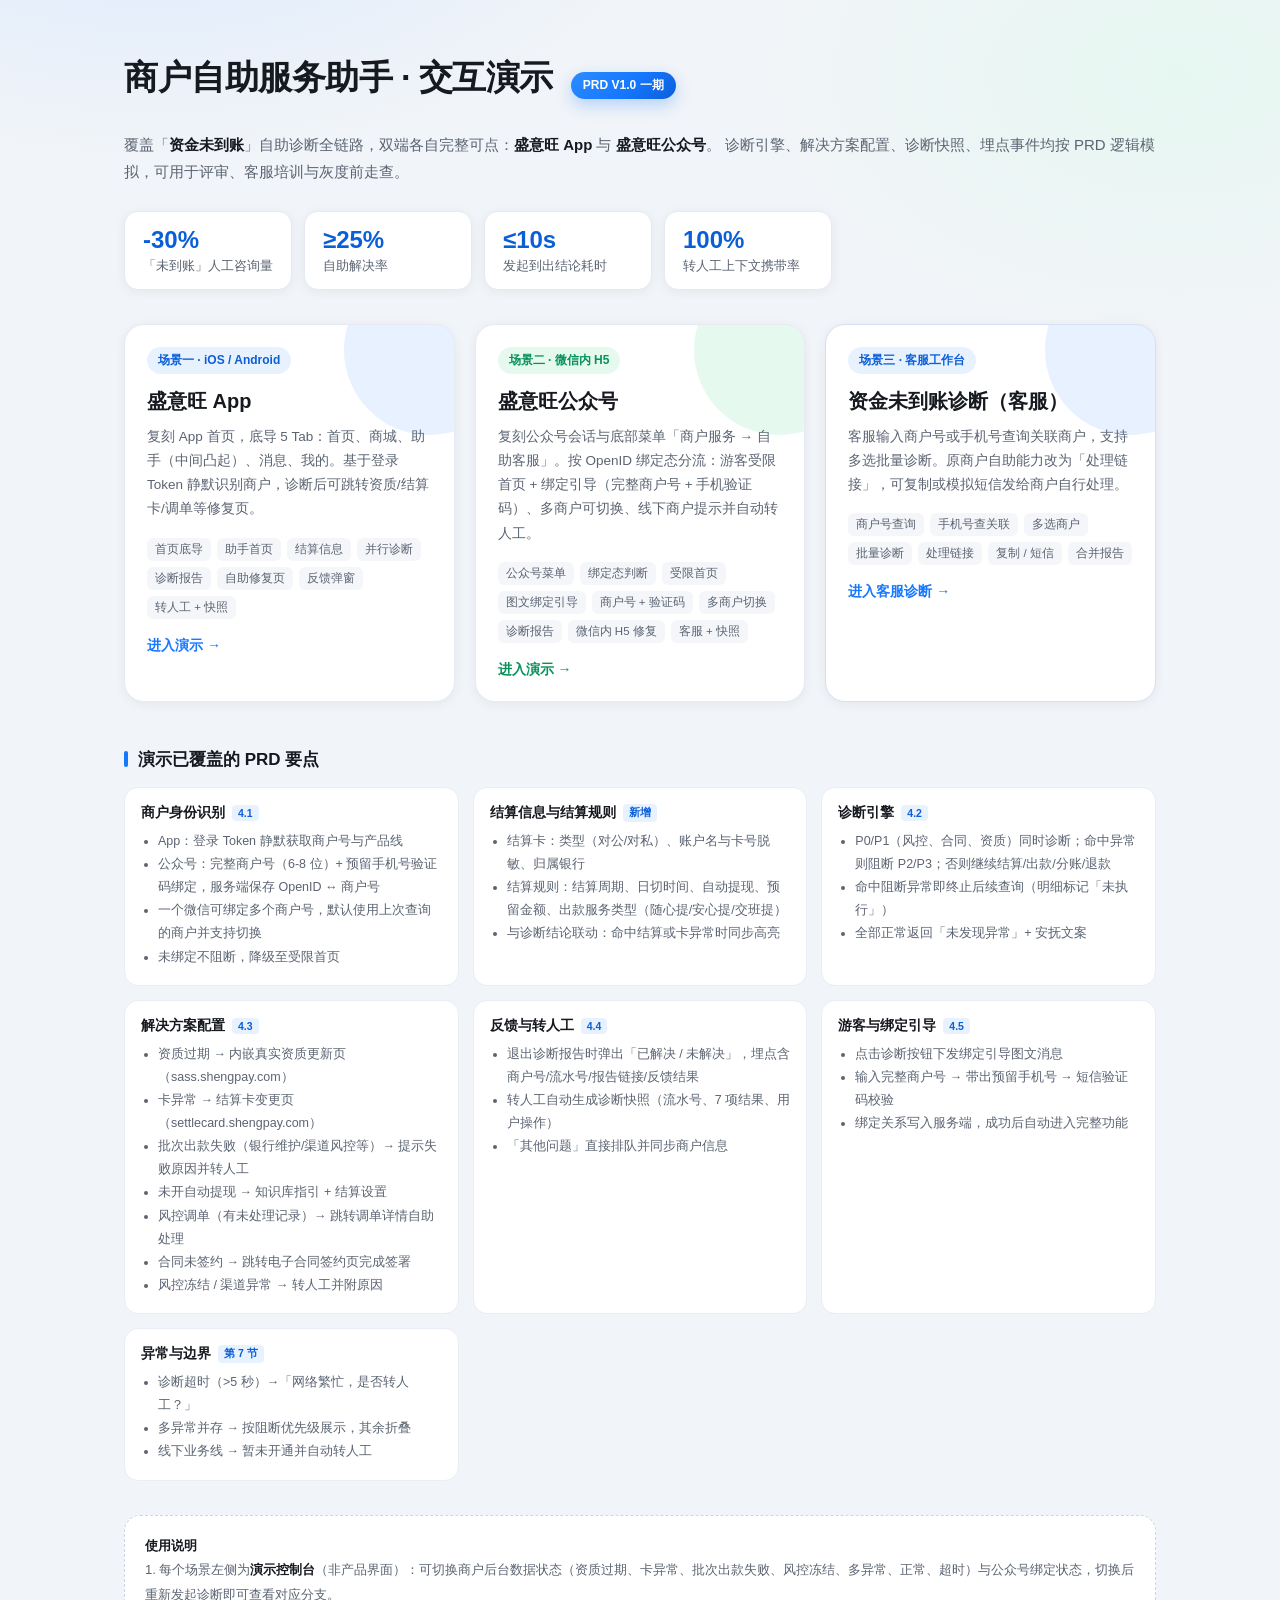
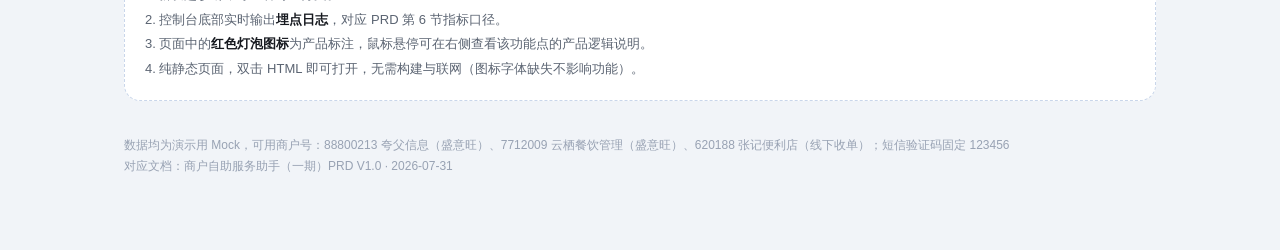
==== commit 9644d318: "Update diagnosis priority flow, hjUserData mapping, exit feedback, and public GitHub Pages report li" ====
--- a/index.html
+++ b/index.html
@@ -157,7 +157,7 @@
     <div class="item">
       <h4>诊断引擎 <em>4.2</em></h4>
       <ul>
-        <li>风控 → 资质 → 结算配置 → 出款批次 → 分账，5 项并行查询</li>
+        <li>P0/P1（风控、合同、资质）同时诊断；命中异常则阻断 P2/P3；否则继续结算/出款/分账/退款</li>
         <li>命中阻断异常即终止后续查询（明细标记「未执行」）</li>
         <li>全部正常返回「未发现异常」+ 安抚文案</li>
       </ul>
@@ -177,8 +177,8 @@
     <div class="item">
       <h4>反馈与转人工 <em>4.4</em></h4>
       <ul>
-        <li>操作后底部弹出「已解决 / 未解决 + 原因」</li>
-        <li>转人工自动生成诊断快照（流水号、5 项结果、用户操作）</li>
+        <li>退出诊断报告时弹出「已解决 / 未解决」，埋点含商户号/流水号/报告链接/反馈结果</li>
+        <li>转人工自动生成诊断快照（流水号、7 项结果、用户操作）</li>
         <li>「其他问题」直接排队并同步商户信息</li>
       </ul>
     </div>
